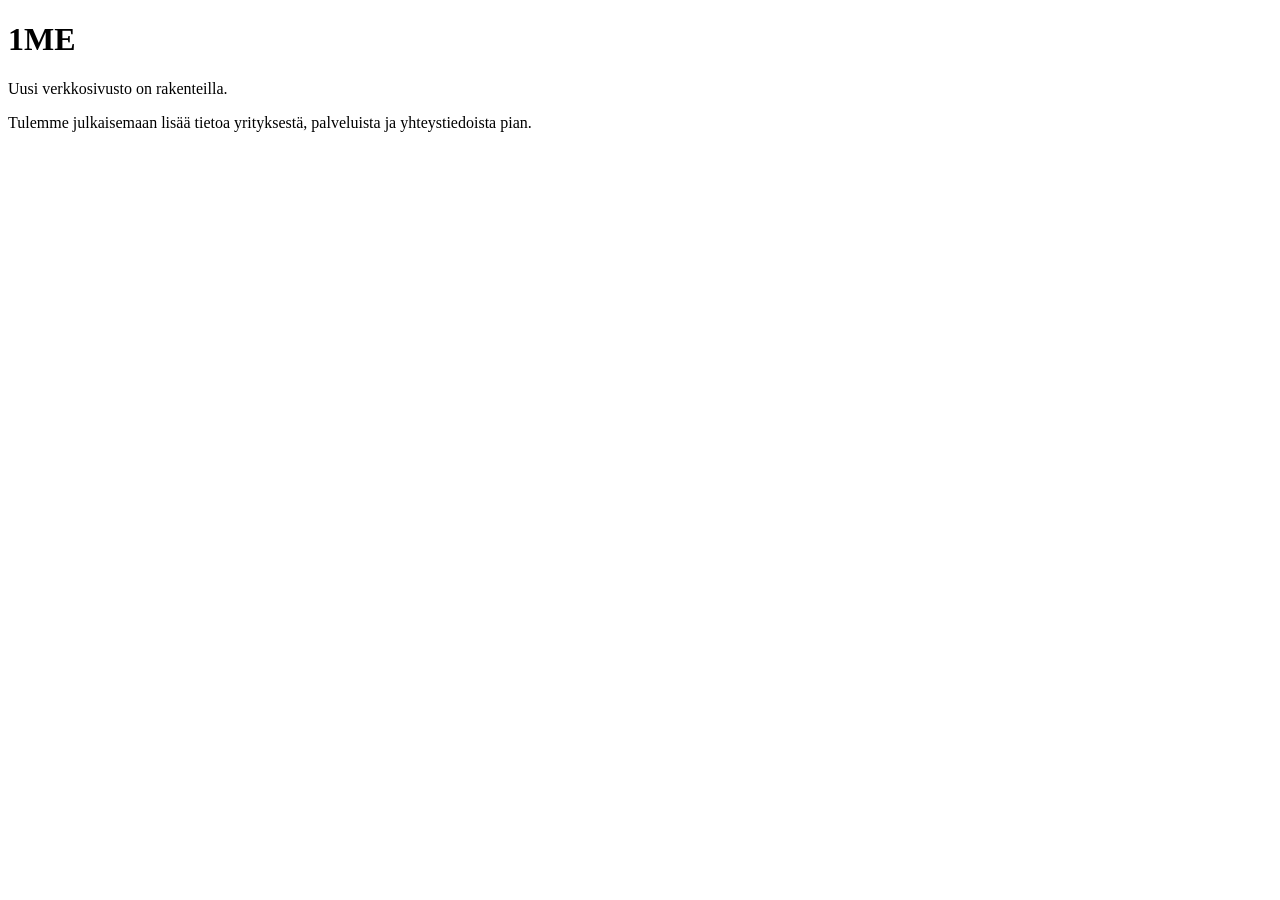
==== index.html @ 5c992e8d "Add initial 1ME landing page" ====
<!DOCTYPE html><html lang="fi"><head><meta charset="UTF-8"><meta name="viewport" content="width=device-width,initial-scale=1"><title>1ME</title><link rel="stylesheet" href="styles.css"></head><body><main class="hero"><div class="container"><h1>1ME</h1><p class="lead">Uusi verkkosivusto on rakenteilla.</p><p>Tulemme julkaisemaan lisää tietoa yrityksestä, palveluista ja yhteystiedoista pian.</p></div></main></body></html>
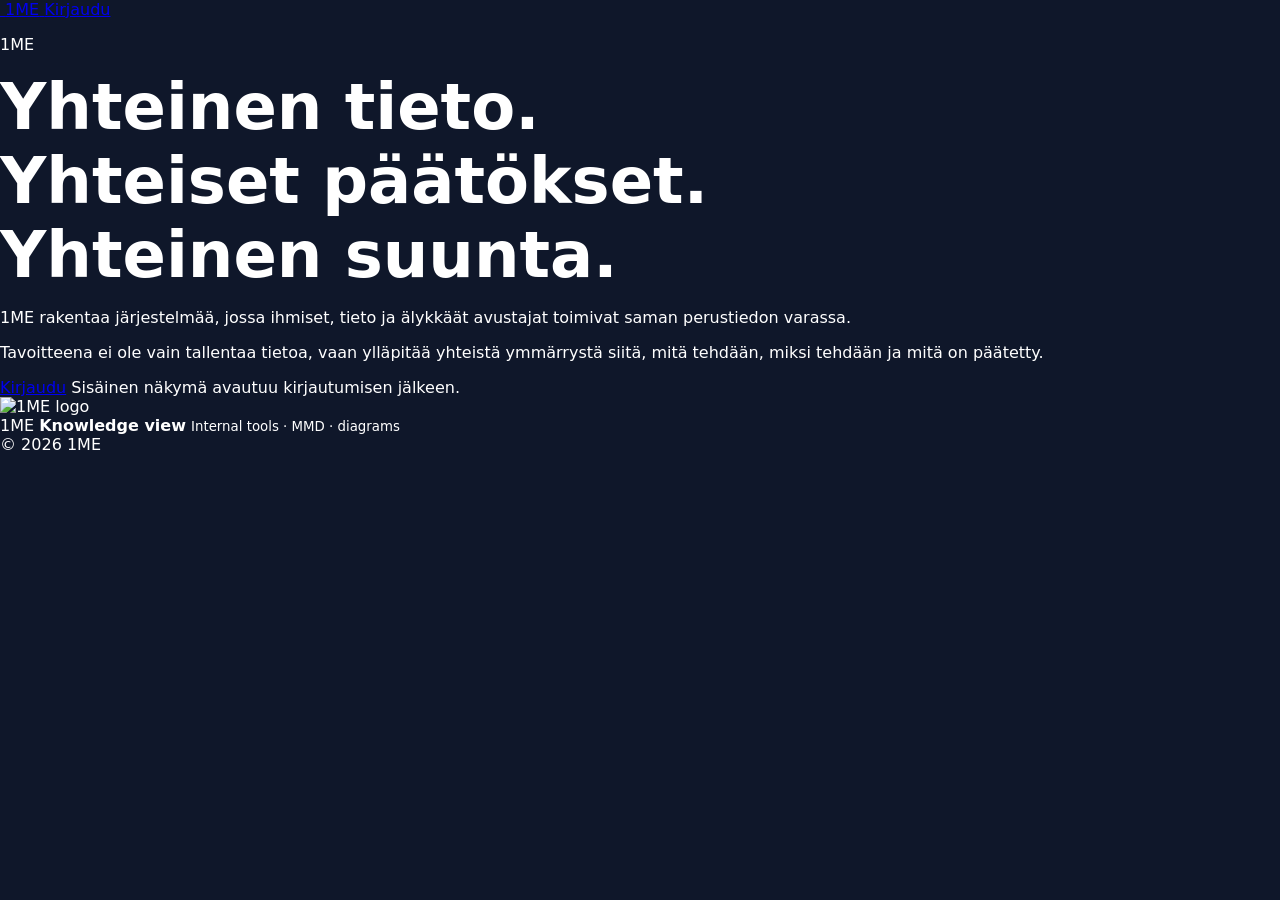
==== commit ba75f854: "site: build public landing page" ====
--- a/index.html
+++ b/index.html
@@ -1 +1,60 @@
-<!DOCTYPE html><html lang="fi"><head><meta charset="UTF-8"><meta name="viewport" content="width=device-width,initial-scale=1"><title>1ME</title><link rel="stylesheet" href="styles.css"></head><body><main class="hero"><div class="container"><h1>1ME</h1><p class="lead">Uusi verkkosivusto on rakenteilla.</p><p>Tulemme julkaisemaan lisää tietoa yrityksestä, palveluista ja yhteystiedoista pian.</p></div></main></body></html>+<!doctype html>
+<html lang="fi">
+<head>
+  <meta charset="utf-8" />
+  <meta name="viewport" content="width=device-width, initial-scale=1" />
+  <title>1ME</title>
+  <meta name="description" content="1ME rakentaa yhteisen tiedon, päätösten ja suunnan ympärille digitaalista työkalua." />
+  <link rel="icon" href="/assets/logo.svg" type="image/svg+xml" />
+  <link rel="stylesheet" href="/styles.css" />
+</head>
+<body class="public-page">
+  <div class="ambient ambient-one" aria-hidden="true"></div>
+  <div class="ambient ambient-two" aria-hidden="true"></div>
+
+  <header class="public-header">
+    <a class="brand" href="/" aria-label="1ME etusivu">
+      <img src="/assets/logo.svg" alt="" class="brand-mark" />
+      <span>1ME</span>
+    </a>
+    <a class="login-pill" href="/mmd/">Kirjaudu</a>
+  </header>
+
+  <main class="public-main">
+    <section class="public-hero" aria-labelledby="hero-title">
+      <div class="hero-copy">
+        <p class="eyebrow">1ME</p>
+        <h1 id="hero-title">Yhteinen tieto.<br />Yhteiset päätökset.<br />Yhteinen suunta.</h1>
+        <p class="hero-lead">
+          1ME rakentaa järjestelmää, jossa ihmiset, tieto ja älykkäät avustajat toimivat saman perustiedon varassa.
+        </p>
+        <p class="hero-text">
+          Tavoitteena ei ole vain tallentaa tietoa, vaan ylläpitää yhteistä ymmärrystä siitä,
+          mitä tehdään, miksi tehdään ja mitä on päätetty.
+        </p>
+        <div class="hero-actions">
+          <a class="primary-action" href="/mmd/">Kirjaudu</a>
+          <span class="access-note">Sisäinen näkymä avautuu kirjautumisen jälkeen.</span>
+        </div>
+      </div>
+
+      <aside class="signal-card" aria-label="1ME merkki">
+        <img src="/assets/logo.svg" alt="1ME logo" class="signal-logo" />
+        <div class="signal-meta">
+          <span>1ME</span>
+          <strong>Knowledge view</strong>
+          <small>Internal tools · MMD · diagrams</small>
+        </div>
+      </aside>
+    </section>
+  </main>
+
+  <footer class="public-footer">
+    <span>© <span id="year"></span> 1ME</span>
+  </footer>
+
+  <script>
+    document.getElementById('year').textContent = new Date().getFullYear();
+  </script>
+</body>
+</html>
--- a/styles.css
+++ b/styles.css
@@ -0,0 +1 @@
+body{margin:0;font-family:system-ui,sans-serif;background:#0f172a;color:#fff}.hero{min-height:100vh;display:flex;align-items:center;justify-content:center;text-align:center}.container{max-width:700px;padding:2rem}.lead{font-size:1.4rem;margin:1rem 0}h1{font-size:4rem;margin:0}
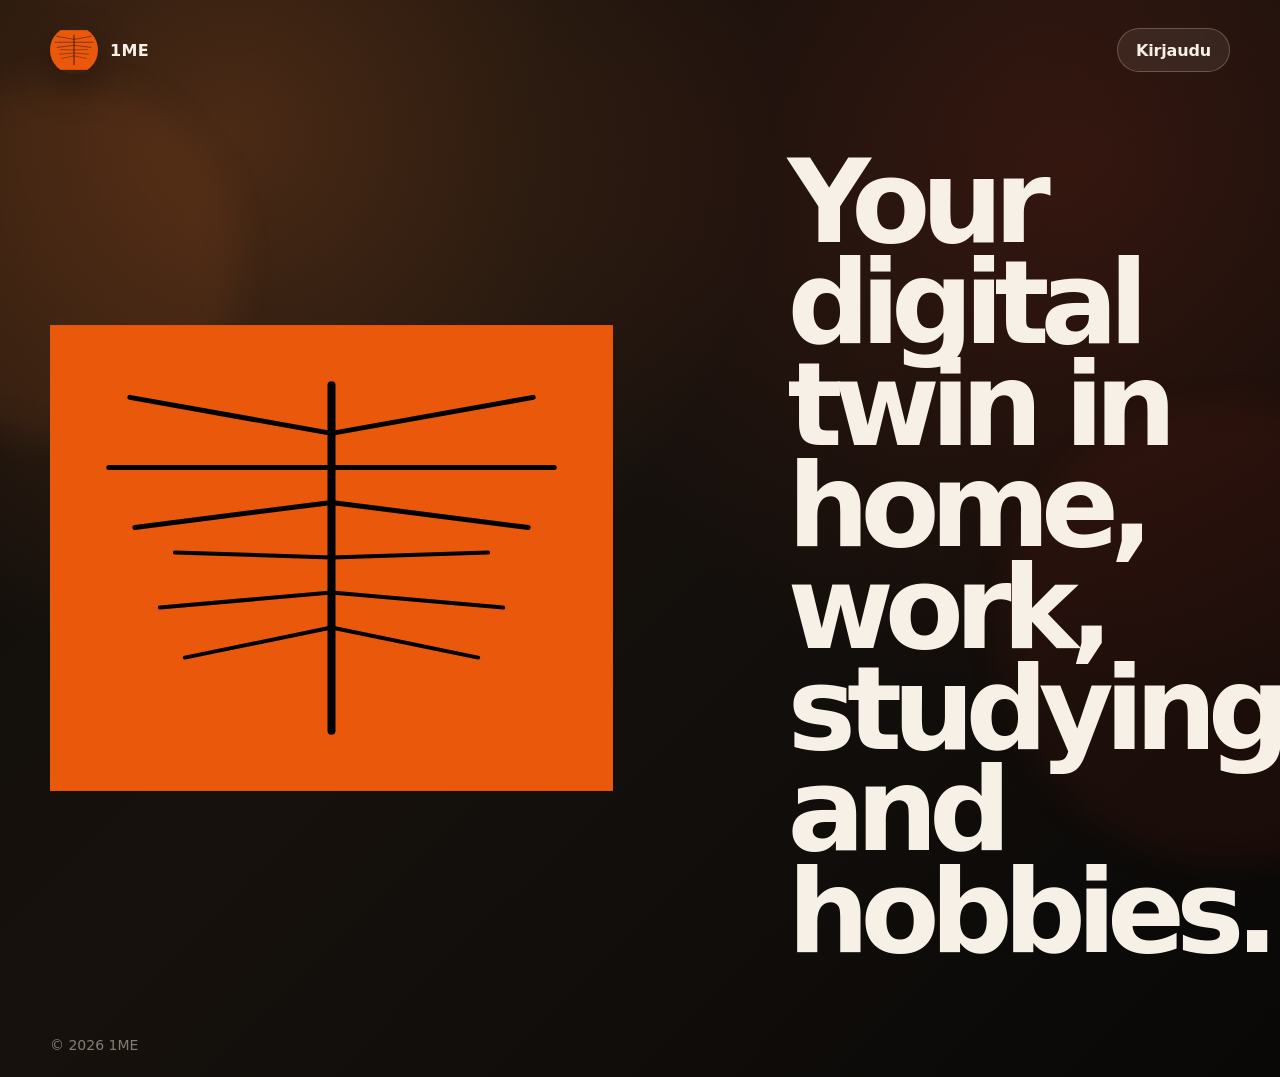
==== commit 2b9bda9a: "Simplify homepage hero" ====
--- a/index.html
+++ b/index.html
@@ -4,7 +4,7 @@
   <meta charset="utf-8" />
   <meta name="viewport" content="width=device-width, initial-scale=1" />
   <title>1ME</title>
-  <meta name="description" content="1ME rakentaa yhteisen tiedon, päätösten ja suunnan ympärille digitaalista työkalua." />
+  <meta name="description" content="1ME is your digital twin in home, work, studying and hobbies." />
   <link rel="icon" href="/assets/logo.svg" type="image/svg+xml" />
   <link rel="stylesheet" href="/styles.css" />
 </head>
@@ -22,30 +22,11 @@
 
   <main class="public-main">
     <section class="public-hero" aria-labelledby="hero-title">
-      <div class="hero-copy">
-        <p class="eyebrow">1ME</p>
-        <h1 id="hero-title">Yhteinen tieto.<br />Yhteiset päätökset.<br />Yhteinen suunta.</h1>
-        <p class="hero-lead">
-          1ME rakentaa järjestelmää, jossa ihmiset, tieto ja älykkäät avustajat toimivat saman perustiedon varassa.
-        </p>
-        <p class="hero-text">
-          Tavoitteena ei ole vain tallentaa tietoa, vaan ylläpitää yhteistä ymmärrystä siitä,
-          mitä tehdään, miksi tehdään ja mitä on päätetty.
-        </p>
-        <div class="hero-actions">
-          <a class="primary-action" href="/mmd/">Kirjaudu</a>
-          <span class="access-note">Sisäinen näkymä avautuu kirjautumisen jälkeen.</span>
-        </div>
-      </div>
-
-      <aside class="signal-card" aria-label="1ME merkki">
-        <img src="/assets/logo.svg" alt="1ME logo" class="signal-logo" />
-        <div class="signal-meta">
-          <span>1ME</span>
-          <strong>Knowledge view</strong>
-          <small>Internal tools · MMD · diagrams</small>
-        </div>
-      </aside>
+      <img src="/assets/logo.svg" alt="1ME logo" class="hero-logo" />
+      <h1 id="hero-title" class="hero-title">
+        Your digital twin in home, work,<br />
+        studying and hobbies.
+      </h1>
     </section>
   </main>
 
--- a/styles.css
+++ b/styles.css
@@ -1 +1,299 @@
-body{margin:0;font-family:system-ui,sans-serif;background:#0f172a;color:#fff}.hero{min-height:100vh;display:flex;align-items:center;justify-content:center;text-align:center}.container{max-width:700px;padding:2rem}.lead{font-size:1.4rem;margin:1rem 0}h1{font-size:4rem;margin:0}+* {
+  box-sizing: border-box;
+}
+
+:root {
+  --bg: #0f0d0a;
+  --bg-2: #17120e;
+  --paper: #f7f0e6;
+  --paper-soft: #fff8ef;
+  --ink: #19130f;
+  --muted: #77695d;
+  --line: rgba(255, 239, 220, 0.18);
+  --line-dark: rgba(25, 19, 15, 0.12);
+  --accent: #c7341c;
+  --accent-2: #ed7a32;
+  --accent-dark: #771609;
+  --teal: #315c61;
+  --shadow: 0 28px 90px rgba(0, 0, 0, 0.32);
+  --radius-xl: 32px;
+  --radius-lg: 22px;
+  --radius-md: 14px;
+  --font: Inter, ui-sans-serif, system-ui, -apple-system, BlinkMacSystemFont, "Segoe UI", sans-serif;
+}
+
+html {
+  min-height: 100%;
+  background: var(--bg);
+}
+
+body {
+  min-height: 100vh;
+  margin: 0;
+  font-family: var(--font);
+  color: var(--paper);
+  background:
+    radial-gradient(circle at 18% 12%, rgba(237, 122, 50, 0.26), transparent 34rem),
+    radial-gradient(circle at 84% 16%, rgba(199, 52, 28, 0.18), transparent 34rem),
+    linear-gradient(135deg, #100d0a 0%, #16110d 45%, #090807 100%);
+}
+
+a {
+  color: inherit;
+}
+
+button,
+input,
+textarea,
+select {
+  font: inherit;
+}
+
+.ambient {
+  position: fixed;
+  pointer-events: none;
+  border-radius: 999px;
+  filter: blur(18px);
+  opacity: 0.52;
+  z-index: 0;
+}
+
+.ambient-one {
+  width: 360px;
+  height: 360px;
+  left: -120px;
+  top: 9vh;
+  background: rgba(237, 122, 50, 0.18);
+}
+
+.ambient-two {
+  width: 460px;
+  height: 460px;
+  right: -180px;
+  bottom: 4vh;
+  background: rgba(199, 52, 28, 0.16);
+}
+
+.public-page {
+  overflow-x: hidden;
+}
+
+.public-header,
+.public-main,
+.public-footer {
+  position: relative;
+  z-index: 1;
+}
+
+.public-header {
+  width: min(1180px, calc(100% - 36px));
+  margin: 0 auto;
+  padding: 26px 0;
+  display: flex;
+  align-items: center;
+  justify-content: space-between;
+  gap: 16px;
+}
+
+.brand {
+  display: inline-flex;
+  align-items: center;
+  gap: 12px;
+  text-decoration: none;
+  font-weight: 800;
+  letter-spacing: 0.02em;
+}
+
+.brand-mark {
+  width: 48px;
+  height: 48px;
+  border-radius: 50%;
+  display: block;
+  box-shadow: 0 14px 36px rgba(0, 0, 0, 0.34);
+}
+
+.login-pill,
+.primary-action {
+  display: inline-flex;
+  align-items: center;
+  justify-content: center;
+  min-height: 44px;
+  padding: 0 18px;
+  border-radius: 999px;
+  text-decoration: none;
+  font-weight: 750;
+  letter-spacing: -0.01em;
+}
+
+.login-pill {
+  border: 1px solid rgba(255, 239, 220, 0.24);
+  background: rgba(255, 248, 239, 0.08);
+  backdrop-filter: blur(14px);
+  transition: transform 160ms ease, background 160ms ease, border-color 160ms ease;
+}
+
+.login-pill:hover {
+  transform: translateY(-1px);
+  border-color: rgba(255, 239, 220, 0.42);
+  background: rgba(255, 248, 239, 0.14);
+}
+
+.public-main {
+  width: min(1180px, calc(100% - 36px));
+  margin: 0 auto;
+  min-height: calc(100vh - 160px);
+  display: grid;
+  align-items: center;
+}
+
+.public-hero {
+  display: grid;
+  grid-template-columns: minmax(0, 1.08fr) minmax(310px, 0.72fr);
+  gap: clamp(28px, 6vw, 74px);
+  align-items: center;
+  padding: 52px 0 74px;
+}
+
+.eyebrow {
+  margin: 0 0 18px;
+  color: #ffd0bb;
+  font-weight: 800;
+  letter-spacing: 0.18em;
+  text-transform: uppercase;
+  font-size: 13px;
+}
+
+h1 {
+  margin: 0;
+  max-width: 900px;
+  font-size: clamp(48px, 9vw, 118px);
+  line-height: 0.88;
+  letter-spacing: -0.08em;
+}
+
+.hero-lead {
+  max-width: 740px;
+  margin: 34px 0 0;
+  color: #fff2e4;
+  font-size: clamp(20px, 2.5vw, 30px);
+  line-height: 1.25;
+  letter-spacing: -0.035em;
+}
+
+.hero-text {
+  max-width: 720px;
+  margin: 18px 0 0;
+  color: rgba(255, 242, 228, 0.72);
+  font-size: clamp(16px, 1.6vw, 19px);
+  line-height: 1.65;
+}
+
+.hero-actions {
+  display: flex;
+  align-items: center;
+  gap: 16px;
+  flex-wrap: wrap;
+  margin-top: 34px;
+}
+
+.primary-action {
+  min-width: 142px;
+  background: linear-gradient(135deg, var(--accent), var(--accent-2));
+  color: #fffaf3;
+  box-shadow: 0 18px 48px rgba(199, 52, 28, 0.28);
+  transition: transform 160ms ease, box-shadow 160ms ease;
+}
+
+.primary-action:hover {
+  transform: translateY(-2px);
+  box-shadow: 0 22px 58px rgba(199, 52, 28, 0.38);
+}
+
+.access-note {
+  color: rgba(255, 242, 228, 0.58);
+  font-size: 14px;
+}
+
+.signal-card {
+  justify-self: end;
+  width: min(100%, 440px);
+  border: 1px solid rgba(255, 239, 220, 0.16);
+  border-radius: var(--radius-xl);
+  padding: clamp(22px, 4vw, 36px);
+  background:
+    linear-gradient(180deg, rgba(255, 248, 239, 0.12), rgba(255, 248, 239, 0.04)),
+    rgba(16, 13, 10, 0.58);
+  box-shadow: var(--shadow);
+  backdrop-filter: blur(22px);
+}
+
+.signal-logo {
+  width: 100%;
+  aspect-ratio: 1;
+  display: block;
+  object-fit: contain;
+  filter: drop-shadow(0 24px 36px rgba(0, 0, 0, 0.36));
+}
+
+.signal-meta {
+  display: grid;
+  gap: 4px;
+  margin-top: 20px;
+  padding-top: 18px;
+  border-top: 1px solid rgba(255, 239, 220, 0.15);
+}
+
+.signal-meta span,
+.signal-meta small {
+  color: rgba(255, 242, 228, 0.62);
+}
+
+.signal-meta strong {
+  font-size: 18px;
+}
+
+.public-footer {
+  width: min(1180px, calc(100% - 36px));
+  margin: 0 auto;
+  padding: 0 0 24px;
+  color: rgba(255, 242, 228, 0.48);
+  font-size: 14px;
+}
+
+@media (max-width: 880px) {
+  .public-hero {
+    grid-template-columns: 1fr;
+    padding-top: 24px;
+  }
+
+  .signal-card {
+    justify-self: start;
+    max-width: 360px;
+  }
+}
+
+@media (max-width: 560px) {
+  .public-header {
+    width: min(100% - 24px, 1180px);
+    padding-top: 18px;
+  }
+
+  .public-main,
+  .public-footer {
+    width: min(100% - 24px, 1180px);
+  }
+
+  h1 {
+    font-size: clamp(44px, 17vw, 72px);
+  }
+
+  .brand-mark {
+    width: 42px;
+    height: 42px;
+  }
+
+  .login-pill {
+    min-height: 40px;
+    padding: 0 14px;
+  }
+}
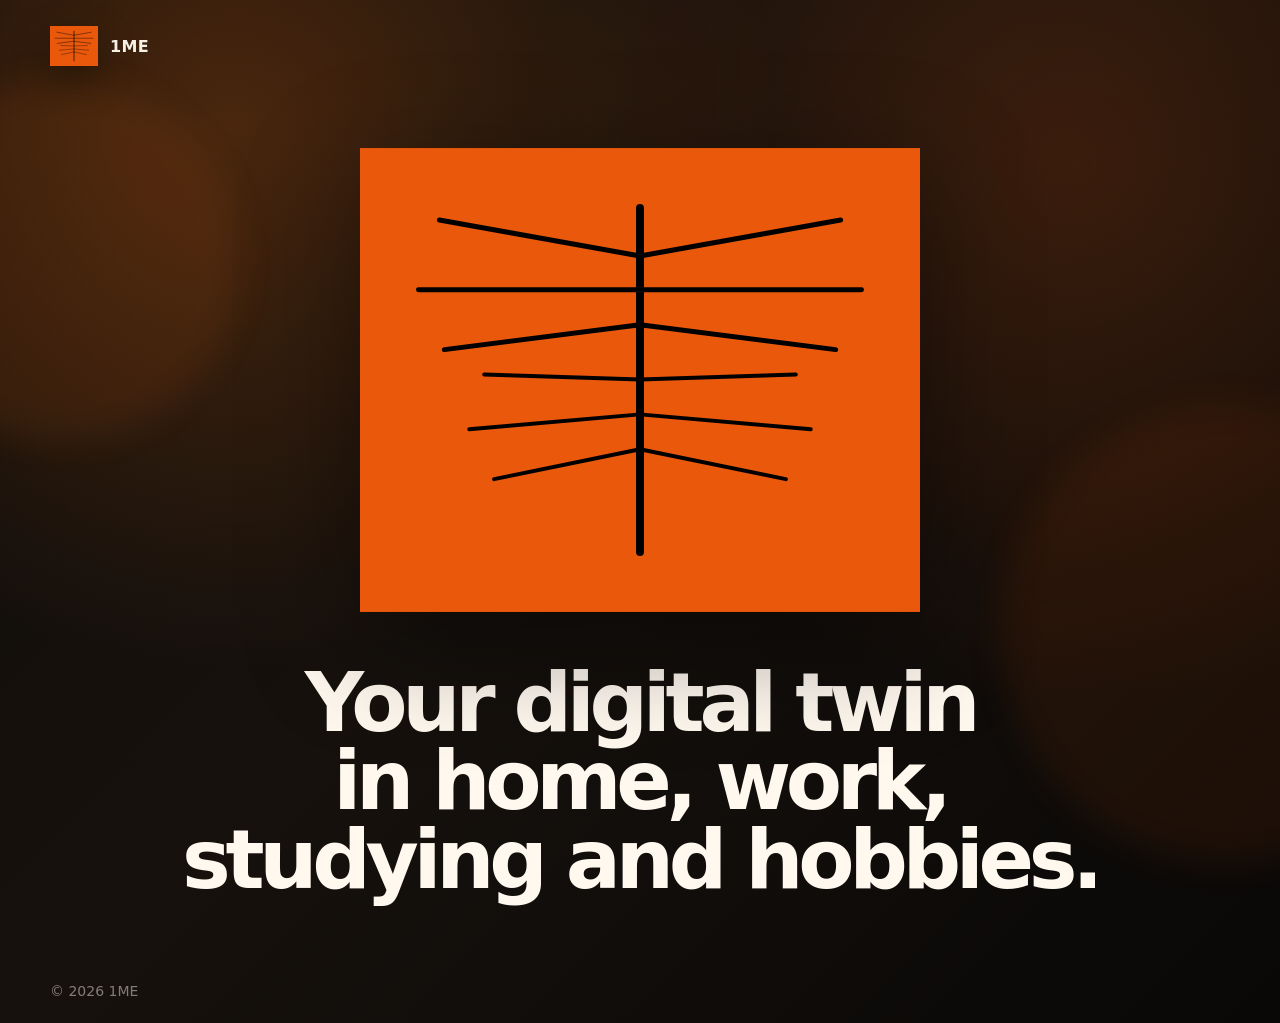
==== commit 08047f5d: "Remove login link from homepage" ====
--- a/index.html
+++ b/index.html
@@ -17,7 +17,6 @@
       <img src="/assets/logo.svg" alt="" class="brand-mark" />
       <span>1ME</span>
     </a>
-    <a class="login-pill" href="/mmd/">Kirjaudu</a>
   </header>
 
   <main class="public-main">
--- a/styles.css
+++ b/styles.css
@@ -11,14 +11,10 @@
   --muted: #77695d;
   --line: rgba(255, 239, 220, 0.18);
   --line-dark: rgba(25, 19, 15, 0.12);
-  --accent: #c7341c;
-  --accent-2: #ed7a32;
+  --accent: #ea580c;
+  --accent-2: #f97316;
   --accent-dark: #771609;
-  --teal: #315c61;
   --shadow: 0 28px 90px rgba(0, 0, 0, 0.32);
-  --radius-xl: 32px;
-  --radius-lg: 22px;
-  --radius-md: 14px;
   --font: Inter, ui-sans-serif, system-ui, -apple-system, BlinkMacSystemFont, "Segoe UI", sans-serif;
 }
 
@@ -33,8 +29,8 @@
   font-family: var(--font);
   color: var(--paper);
   background:
-    radial-gradient(circle at 18% 12%, rgba(237, 122, 50, 0.26), transparent 34rem),
-    radial-gradient(circle at 84% 16%, rgba(199, 52, 28, 0.18), transparent 34rem),
+    radial-gradient(circle at 18% 12%, rgba(249, 115, 22, 0.24), transparent 34rem),
+    radial-gradient(circle at 84% 16%, rgba(234, 88, 12, 0.18), transparent 34rem),
     linear-gradient(135deg, #100d0a 0%, #16110d 45%, #090807 100%);
 }
 
@@ -63,7 +59,7 @@
   height: 360px;
   left: -120px;
   top: 9vh;
-  background: rgba(237, 122, 50, 0.18);
+  background: rgba(249, 115, 22, 0.18);
 }
 
 .ambient-two {
@@ -71,7 +67,7 @@
   height: 460px;
   right: -180px;
   bottom: 4vh;
-  background: rgba(199, 52, 28, 0.16);
+  background: rgba(234, 88, 12, 0.16);
 }
 
 .public-page {
@@ -106,29 +102,25 @@
 
 .brand-mark {
   width: 48px;
-  height: 48px;
-  border-radius: 50%;
+  height: 40px;
   display: block;
+  object-fit: contain;
   box-shadow: 0 14px 36px rgba(0, 0, 0, 0.34);
 }
 
-.login-pill,
-.primary-action {
+.login-pill {
   display: inline-flex;
   align-items: center;
   justify-content: center;
   min-height: 44px;
   padding: 0 18px;
+  border: 1px solid rgba(255, 239, 220, 0.24);
   border-radius: 999px;
+  background: rgba(255, 248, 239, 0.08);
+  backdrop-filter: blur(14px);
   text-decoration: none;
   font-weight: 750;
   letter-spacing: -0.01em;
-}
-
-.login-pill {
-  border: 1px solid rgba(255, 239, 220, 0.24);
-  background: rgba(255, 248, 239, 0.08);
-  backdrop-filter: blur(14px);
   transition: transform 160ms ease, background 160ms ease, border-color 160ms ease;
 }
 
@@ -140,116 +132,37 @@
 
 .public-main {
   width: min(1180px, calc(100% - 36px));
+  min-height: calc(100vh - 160px);
   margin: 0 auto;
-  min-height: calc(100vh - 160px);
   display: grid;
   align-items: center;
 }
 
 .public-hero {
   display: grid;
-  grid-template-columns: minmax(0, 1.08fr) minmax(310px, 0.72fr);
-  gap: clamp(28px, 6vw, 74px);
-  align-items: center;
-  padding: 52px 0 74px;
-}
-
-.eyebrow {
-  margin: 0 0 18px;
-  color: #ffd0bb;
-  font-weight: 800;
-  letter-spacing: 0.18em;
-  text-transform: uppercase;
-  font-size: 13px;
-}
-
-h1 {
-  margin: 0;
-  max-width: 900px;
-  font-size: clamp(48px, 9vw, 118px);
-  line-height: 0.88;
-  letter-spacing: -0.08em;
-}
-
-.hero-lead {
-  max-width: 740px;
-  margin: 34px 0 0;
-  color: #fff2e4;
-  font-size: clamp(20px, 2.5vw, 30px);
-  line-height: 1.25;
-  letter-spacing: -0.035em;
-}
-
-.hero-text {
-  max-width: 720px;
-  margin: 18px 0 0;
-  color: rgba(255, 242, 228, 0.72);
-  font-size: clamp(16px, 1.6vw, 19px);
-  line-height: 1.65;
-}
-
-.hero-actions {
-  display: flex;
-  align-items: center;
-  gap: 16px;
-  flex-wrap: wrap;
-  margin-top: 34px;
-}
-
-.primary-action {
-  min-width: 142px;
-  background: linear-gradient(135deg, var(--accent), var(--accent-2));
-  color: #fffaf3;
-  box-shadow: 0 18px 48px rgba(199, 52, 28, 0.28);
-  transition: transform 160ms ease, box-shadow 160ms ease;
-}
-
-.primary-action:hover {
-  transform: translateY(-2px);
-  box-shadow: 0 22px 58px rgba(199, 52, 28, 0.38);
-}
-
-.access-note {
-  color: rgba(255, 242, 228, 0.58);
-  font-size: 14px;
-}
-
-.signal-card {
-  justify-self: end;
-  width: min(100%, 440px);
-  border: 1px solid rgba(255, 239, 220, 0.16);
-  border-radius: var(--radius-xl);
-  padding: clamp(22px, 4vw, 36px);
-  background:
-    linear-gradient(180deg, rgba(255, 248, 239, 0.12), rgba(255, 248, 239, 0.04)),
-    rgba(16, 13, 10, 0.58);
-  box-shadow: var(--shadow);
-  backdrop-filter: blur(22px);
-}
-
-.signal-logo {
-  width: 100%;
-  aspect-ratio: 1;
+  justify-items: center;
+  align-content: center;
+  gap: clamp(28px, 5vw, 52px);
+  padding: 56px 0 84px;
+  text-align: center;
+}
+
+.hero-logo {
+  width: min(72vw, 560px);
+  height: auto;
   display: block;
   object-fit: contain;
-  filter: drop-shadow(0 24px 36px rgba(0, 0, 0, 0.36));
-}
-
-.signal-meta {
-  display: grid;
-  gap: 4px;
-  margin-top: 20px;
-  padding-top: 18px;
-  border-top: 1px solid rgba(255, 239, 220, 0.15);
-}
-
-.signal-meta span,
-.signal-meta small {
-  color: rgba(255, 242, 228, 0.62);
-}
-
-.signal-meta strong {
-  font-size: 18px;
+  filter: drop-shadow(0 30px 58px rgba(0, 0, 0, 0.42));
+}
+
+.hero-title {
+  max-width: 980px;
+  margin: 0;
+  color: var(--paper-soft);
+  font-size: clamp(38px, 6.4vw, 92px);
+  line-height: 0.96;
+  letter-spacing: -0.065em;
+  text-wrap: balance;
 }
 
 .public-footer {
@@ -260,18 +173,6 @@
   font-size: 14px;
 }
 
-@media (max-width: 880px) {
-  .public-hero {
-    grid-template-columns: 1fr;
-    padding-top: 24px;
-  }
-
-  .signal-card {
-    justify-self: start;
-    max-width: 360px;
-  }
-}
-
 @media (max-width: 560px) {
   .public-header {
     width: min(100% - 24px, 1180px);
@@ -283,17 +184,21 @@
     width: min(100% - 24px, 1180px);
   }
 
-  h1 {
-    font-size: clamp(44px, 17vw, 72px);
-  }
-
   .brand-mark {
     width: 42px;
-    height: 42px;
+    height: 35px;
   }
 
   .login-pill {
     min-height: 40px;
     padding: 0 14px;
   }
-}
+
+  .hero-logo {
+    width: min(88vw, 430px);
+  }
+
+  .hero-title {
+    font-size: clamp(34px, 13vw, 58px);
+  }
+}
